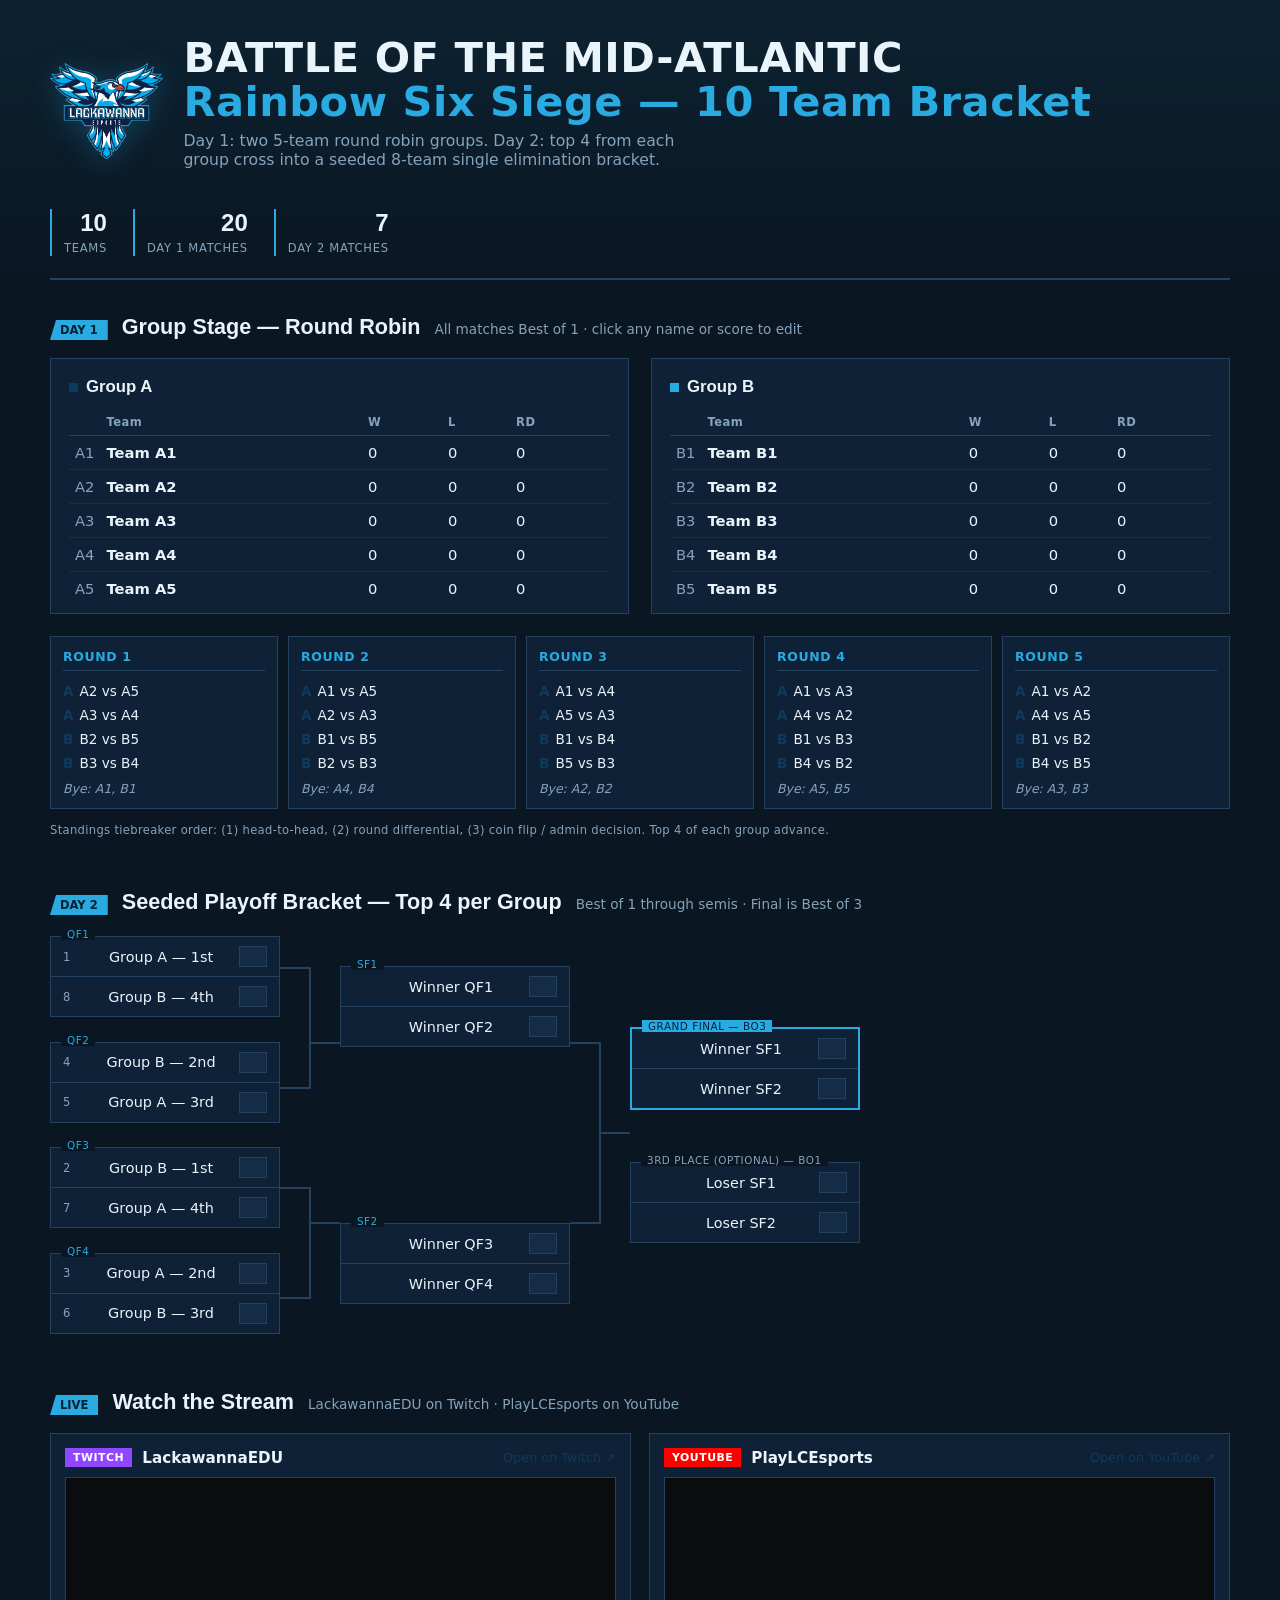
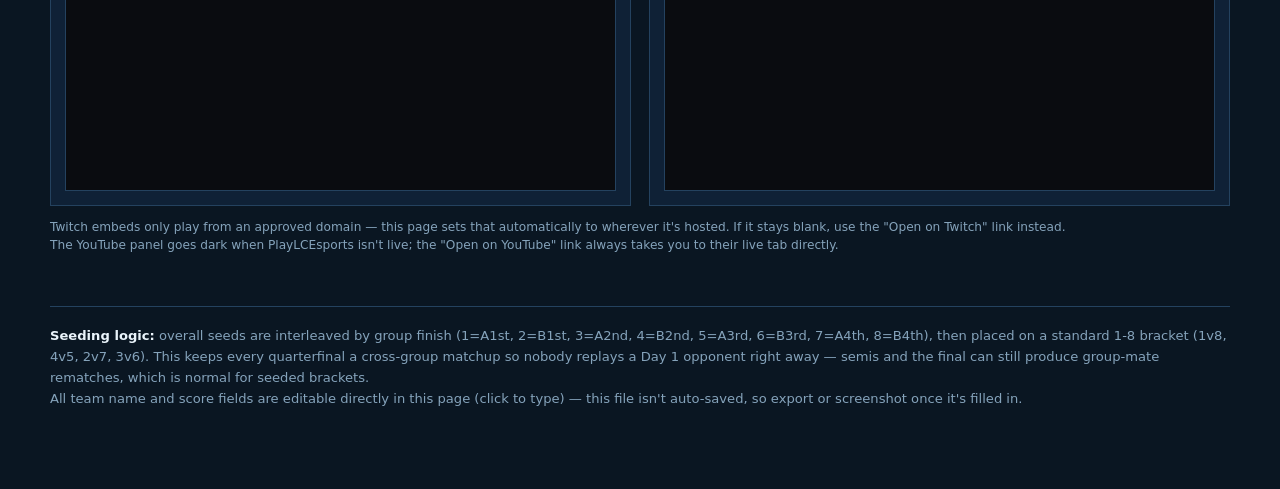
==== index.html @ 0953a668 "Add files via upload" ====
<!DOCTYPE html>
<html lang="en">
<head>
<meta charset="UTF-8">
<title>R6 Siege Tournament Bracket — 10 Teams</title>
<style>
  :root{
    --bg: #0a1622;
    --panel: #0f2136;
    --panel-2: #142c46;
    --line: #24425f;
    --text: #eaf4fb;
    --text-dim: #85a3bb;
    --amber: #29abe2;   /* Lackawanna sky blue accent */
    --steel: #0e3a5c;   /* Lackawanna navy */
    --win: #6fae7c;
    --accent-red: #e6392b; /* eagle beak red, used sparingly */
  }
  *{box-sizing:border-box;}
  body{
    margin:0;
    background:
      linear-gradient(180deg, rgba(41,171,226,0.08), transparent 300px),
      var(--bg);
    color:var(--text);
    font-family: "Segoe UI", system-ui, -apple-system, "Helvetica Neue", Arial, sans-serif;
    padding: 36px 24px 80px;
  }
  .wrap{max-width:1180px;margin:0 auto;}

  header.hero{
    display:flex;
    align-items:flex-end;
    justify-content:space-between;
    gap:24px;
    border-bottom:2px solid var(--line);
    padding-bottom:22px;
    margin-bottom:34px;
    flex-wrap:wrap;
  }
  .hero-left{display:flex; align-items:center; gap:20px;}
  .hero-logo{height:96px; width:auto; flex-shrink:0; filter:drop-shadow(0 4px 14px rgba(41,171,226,0.25));}
  @media(max-width:560px){.hero-logo{height:64px;}}
  .hero-title{
    font-family:"Bahnschrift","Segoe UI Semibold",system-ui,sans-serif;
    font-weight:700;
    font-size:2.6rem;
    letter-spacing:0.5px;
    margin:0;
    line-height:1.05;
  }
  .hero-title span{color:var(--amber);}
  .hero-sub{color:var(--text-dim); margin-top:8px; font-size:0.98rem; max-width:520px;}
  .hero-meta{
    display:flex; gap:26px; text-align:right;
  }
  .hero-meta .stat{border-left:2px solid var(--amber); padding-left:12px;}
  .hero-meta .stat b{display:block; font-size:1.5rem; font-family:"Bahnschrift","Segoe UI Semibold",sans-serif;}
  .hero-meta .stat small{color:var(--text-dim); font-size:0.72rem; letter-spacing:0.06em;}

  section{margin-bottom:52px;}
  .section-head{
    display:flex; align-items:baseline; gap:14px; margin-bottom:18px;
  }
  .section-head h2{
    font-family:"Bahnschrift","Segoe UI Semibold",sans-serif;
    font-size:1.35rem; margin:0; font-weight:700;
  }
  .section-head .tag{
    background:var(--amber); color:#062033; font-weight:700; font-size:0.72rem;
    padding:3px 10px; clip-path:polygon(6px 0,100% 0,100% 100%,0 100%);
  }
  .section-head .note{color:var(--text-dim); font-size:0.85rem;}

  /* ---- Groups ---- */
  .groups{display:grid; grid-template-columns:1fr 1fr; gap:22px;}
  @media(max-width:820px){.groups{grid-template-columns:1fr;}}
  .group-panel{
    background:var(--panel);
    border:1px solid var(--line);
    padding:18px 18px 8px;
  }
  .group-panel h3{
    margin:0 0 12px; font-size:1.05rem; font-family:"Bahnschrift","Segoe UI Semibold",sans-serif;
    display:flex; align-items:center; gap:8px;
  }
  .group-panel h3 .dot{width:9px;height:9px;background:var(--steel);display:inline-block;}
  .group-panel.b h3 .dot{background:var(--amber);}
  table.standings{width:100%; border-collapse:collapse; font-size:0.92rem;}
  table.standings th{
    text-align:left; color:var(--text-dim); font-weight:600; font-size:0.72rem;
    letter-spacing:0.04em; padding:6px 6px; border-bottom:1px solid var(--line);
  }
  table.standings td{padding:8px 6px; border-bottom:1px solid #262b34;}
  table.standings td.team{font-weight:600;}
  table.standings td[contenteditable], th[contenteditable]{outline-offset:3px;}
  table.standings td[contenteditable]:hover{background:#242a33; cursor:text;}
  table.standings tr:last-child td{border-bottom:none;}
  .seedcol{color:var(--text-dim); width:26px;}

  /* ---- Round robin schedule ---- */
  .rr-grid{display:grid; grid-template-columns:repeat(5,1fr); gap:10px; margin-top:22px;}
  @media(max-width:900px){.rr-grid{grid-template-columns:repeat(2,1fr);}}
  .round-card{background:var(--panel); border:1px solid var(--line); padding:12px;}
  .round-card h4{
    margin:0 0 8px; font-size:0.78rem; color:var(--amber); letter-spacing:0.05em;
    border-bottom:1px solid var(--line); padding-bottom:6px;
  }
  .match-row{display:flex; justify-content:space-between; font-size:0.85rem; padding:4px 0;}
  .match-row .g{color:var(--steel); font-weight:700; margin-right:6px;}
  .bye{color:var(--text-dim); font-size:0.78rem; margin-top:6px; font-style:italic;}
  .bo{color:var(--text-dim); font-size:0.72rem; letter-spacing:0.03em; margin-top:14px;}

  /* ---- Bracket ---- */
  .bracket{
    display:grid;
    grid-template-columns: 230px 60px 230px 60px 230px;
    align-items:center;
    gap:0;
  }
  @media(max-width:900px){
    .bracket{grid-template-columns:1fr; gap:18px;}
    .connector{display:none;}
  }
  .col{display:flex; flex-direction:column; justify-content:space-around; height:100%; gap:26px;}
  .match{
    background:var(--panel); border:1px solid var(--line);
    position:relative;
  }
  .match .slot{
    display:flex; justify-content:space-between; align-items:center;
    padding:9px 12px; font-size:0.9rem; border-bottom:1px solid var(--line);
  }
  .match .slot:last-child{border-bottom:none;}
  .match .slot .seed{color:var(--text-dim); font-size:0.72rem; width:20px;}
  .match .slot input.score{
    width:28px; background:var(--panel-2); border:1px solid var(--line); color:var(--text);
    text-align:center; font-size:0.85rem; padding:2px 0;
  }
  .match .label{
    position:absolute; top:-9px; left:10px; background:var(--bg);
    color:var(--amber); font-size:0.65rem; letter-spacing:0.05em; padding:0 6px;
  }
  .match.final{border-color:var(--amber); border-width:2px;}
  .match.final .label{color:#062033; background:var(--amber);}

  .qf-col{gap:18px;}
  .sf-col{gap:110px;}
  .f-col{justify-content:center;}

  .connector{position:relative;}
  .connector svg{width:100%; height:100%;}
  .connector-lines path{stroke:var(--line); stroke-width:2; fill:none;}

  .third-place{
    margin-top:26px; max-width:230px;
  }
  .third-place .label{color:var(--text-dim);}

  footer{
    margin-top:40px; padding-top:18px; border-top:1px solid var(--line);
    color:var(--text-dim); font-size:0.82rem; line-height:1.6;
  }
  footer b{color:var(--text);}

  /* ---- Live stream ---- */
  .stream-grid{display:grid; grid-template-columns:1fr 1fr; gap:18px;}
  @media(max-width:820px){.stream-grid{grid-template-columns:1fr;}}
  .stream-panel{
    background:var(--panel); border:1px solid var(--line); padding:14px;
  }
  .stream-panel-head{
    display:flex; align-items:center; gap:10px; margin-bottom:10px; flex-wrap:wrap;
  }
  .platform-badge{
    font-size:0.68rem; font-weight:700; letter-spacing:0.05em; padding:3px 8px;
  }
  .platform-badge.twitch{background:#9147ff; color:#fff;}
  .platform-badge.youtube{background:#ff0000; color:#fff;}
  .channel-name{font-weight:700; font-size:0.95rem;}
  .open-link{
    margin-left:auto; color:var(--steel); font-size:0.8rem; text-decoration:none;
  }
  .open-link:hover{color:#8fb3de;}
  .stream-frame-wrap{
    position:relative; width:100%; aspect-ratio:16/9; background:#0a0c10;
    border:1px solid var(--line);
  }
  .stream-frame-wrap iframe{width:100%; height:100%; border:none;}
  .stream-hint{color:var(--text-dim); font-size:0.76rem; margin-top:12px; line-height:1.5;}
</style>
</head>
<body>
<div class="wrap">

  <header class="hero">
    <div class="hero-left">
      <img class="hero-logo" src="[data-uri]" alt="Lackawanna Esports logo">
      <div>
        <h1 class="hero-title">BATTLE OF THE MID-ATLANTIC<br><span>Rainbow Six Siege — 10 Team Bracket</span></h1>
        <p class="hero-sub">Day 1: two 5-team round robin groups. Day 2: top 4 from each group cross into a seeded 8-team single elimination bracket.</p>
      </div>
    </div>
    <div class="hero-meta">
      <div class="stat"><b>10</b><small>TEAMS</small></div>
      <div class="stat"><b>20</b><small>DAY 1 MATCHES</small></div>
      <div class="stat"><b>7</b><small>DAY 2 MATCHES</small></div>
    </div>
  </header>

  <!-- ============ DAY 1 : GROUPS ============ -->
  <section>
    <div class="section-head">
      <span class="tag">DAY 1</span>
      <h2>Group Stage — Round Robin</h2>
      <span class="note">All matches Best of 1 · click any name or score to edit</span>
    </div>

    <div class="groups">
      <div class="group-panel a">
        <h3><span class="dot"></span>Group A</h3>
        <table class="standings">
          <tr><th></th><th>Team</th><th>W</th><th>L</th><th>RD</th></tr>
          <tr><td class="seedcol">A1</td><td class="team" contenteditable>Team A1</td><td contenteditable>0</td><td contenteditable>0</td><td contenteditable>0</td></tr>
          <tr><td class="seedcol">A2</td><td class="team" contenteditable>Team A2</td><td contenteditable>0</td><td contenteditable>0</td><td contenteditable>0</td></tr>
          <tr><td class="seedcol">A3</td><td class="team" contenteditable>Team A3</td><td contenteditable>0</td><td contenteditable>0</td><td contenteditable>0</td></tr>
          <tr><td class="seedcol">A4</td><td class="team" contenteditable>Team A4</td><td contenteditable>0</td><td contenteditable>0</td><td contenteditable>0</td></tr>
          <tr><td class="seedcol">A5</td><td class="team" contenteditable>Team A5</td><td contenteditable>0</td><td contenteditable>0</td><td contenteditable>0</td></tr>
        </table>
      </div>

      <div class="group-panel b">
        <h3><span class="dot"></span>Group B</h3>
        <table class="standings">
          <tr><th></th><th>Team</th><th>W</th><th>L</th><th>RD</th></tr>
          <tr><td class="seedcol">B1</td><td class="team" contenteditable>Team B1</td><td contenteditable>0</td><td contenteditable>0</td><td contenteditable>0</td></tr>
          <tr><td class="seedcol">B2</td><td class="team" contenteditable>Team B2</td><td contenteditable>0</td><td contenteditable>0</td><td contenteditable>0</td></tr>
          <tr><td class="seedcol">B3</td><td class="team" contenteditable>Team B3</td><td contenteditable>0</td><td contenteditable>0</td><td contenteditable>0</td></tr>
          <tr><td class="seedcol">B4</td><td class="team" contenteditable>Team B4</td><td contenteditable>0</td><td contenteditable>0</td><td contenteditable>0</td></tr>
          <tr><td class="seedcol">B5</td><td class="team" contenteditable>Team B5</td><td contenteditable>0</td><td contenteditable>0</td><td contenteditable>0</td></tr>
        </table>
      </div>
    </div>

    <div class="rr-grid">
      <div class="round-card">
        <h4>ROUND 1</h4>
        <div class="match-row"><span><span class="g">A</span>A2 vs A5</span></div>
        <div class="match-row"><span><span class="g">A</span>A3 vs A4</span></div>
        <div class="match-row"><span><span class="g">B</span>B2 vs B5</span></div>
        <div class="match-row"><span><span class="g">B</span>B3 vs B4</span></div>
        <div class="bye">Bye: A1, B1</div>
      </div>
      <div class="round-card">
        <h4>ROUND 2</h4>
        <div class="match-row"><span><span class="g">A</span>A1 vs A5</span></div>
        <div class="match-row"><span><span class="g">A</span>A2 vs A3</span></div>
        <div class="match-row"><span><span class="g">B</span>B1 vs B5</span></div>
        <div class="match-row"><span><span class="g">B</span>B2 vs B3</span></div>
        <div class="bye">Bye: A4, B4</div>
      </div>
      <div class="round-card">
        <h4>ROUND 3</h4>
        <div class="match-row"><span><span class="g">A</span>A1 vs A4</span></div>
        <div class="match-row"><span><span class="g">A</span>A5 vs A3</span></div>
        <div class="match-row"><span><span class="g">B</span>B1 vs B4</span></div>
        <div class="match-row"><span><span class="g">B</span>B5 vs B3</span></div>
        <div class="bye">Bye: A2, B2</div>
      </div>
      <div class="round-card">
        <h4>ROUND 4</h4>
        <div class="match-row"><span><span class="g">A</span>A1 vs A3</span></div>
        <div class="match-row"><span><span class="g">A</span>A4 vs A2</span></div>
        <div class="match-row"><span><span class="g">B</span>B1 vs B3</span></div>
        <div class="match-row"><span><span class="g">B</span>B4 vs B2</span></div>
        <div class="bye">Bye: A5, B5</div>
      </div>
      <div class="round-card">
        <h4>ROUND 5</h4>
        <div class="match-row"><span><span class="g">A</span>A1 vs A2</span></div>
        <div class="match-row"><span><span class="g">A</span>A4 vs A5</span></div>
        <div class="match-row"><span><span class="g">B</span>B1 vs B2</span></div>
        <div class="match-row"><span><span class="g">B</span>B4 vs B5</span></div>
        <div class="bye">Bye: A3, B3</div>
      </div>
    </div>
    <p class="bo">Standings tiebreaker order: (1) head-to-head, (2) round differential, (3) coin flip / admin decision. Top 4 of each group advance.</p>
  </section>

  <!-- ============ DAY 2 : PLAYOFFS ============ -->
  <section>
    <div class="section-head">
      <span class="tag">DAY 2</span>
      <h2>Seeded Playoff Bracket — Top 4 per Group</h2>
      <span class="note">Best of 1 through semis · Final is Best of 3</span>
    </div>

    <div class="bracket">
      <!-- QF column -->
      <div class="col qf-col">
        <div class="match">
          <span class="label">QF1</span>
          <div class="slot"><span class="seed">1</span><span class="team" contenteditable>Group A — 1st</span><input class="score" contenteditable></div>
          <div class="slot"><span class="seed">8</span><span class="team" contenteditable>Group B — 4th</span><input class="score" contenteditable></div>
        </div>
        <div class="match">
          <span class="label">QF2</span>
          <div class="slot"><span class="seed">4</span><span class="team" contenteditable>Group B — 2nd</span><input class="score" contenteditable></div>
          <div class="slot"><span class="seed">5</span><span class="team" contenteditable>Group A — 3rd</span><input class="score" contenteditable></div>
        </div>
        <div class="match">
          <span class="label">QF3</span>
          <div class="slot"><span class="seed">2</span><span class="team" contenteditable>Group B — 1st</span><input class="score" contenteditable></div>
          <div class="slot"><span class="seed">7</span><span class="team" contenteditable>Group A — 4th</span><input class="score" contenteditable></div>
        </div>
        <div class="match">
          <span class="label">QF4</span>
          <div class="slot"><span class="seed">3</span><span class="team" contenteditable>Group A — 2nd</span><input class="score" contenteditable></div>
          <div class="slot"><span class="seed">6</span><span class="team" contenteditable>Group B — 3rd</span><input class="score" contenteditable></div>
        </div>
      </div>

      <!-- connector QF -> SF -->
      <div class="connector">
        <svg viewBox="0 0 60 400" preserveAspectRatio="none" class="connector-lines">
          <path d="M0,35 H30 V110 H60"></path>
          <path d="M0,145 H30 V110 H60" style="display:none"></path>
          <path d="M0,155 H30 V110"></path>
          <path d="M0,255 H30 V290 H60"></path>
          <path d="M0,365 H30 V290"></path>
        </svg>
      </div>

      <!-- SF column -->
      <div class="col sf-col">
        <div class="match">
          <span class="label">SF1</span>
          <div class="slot"><span class="seed"></span><span class="team" contenteditable>Winner QF1</span><input class="score" contenteditable></div>
          <div class="slot"><span class="seed"></span><span class="team" contenteditable>Winner QF2</span><input class="score" contenteditable></div>
        </div>
        <div class="match">
          <span class="label">SF2</span>
          <div class="slot"><span class="seed"></span><span class="team" contenteditable>Winner QF3</span><input class="score" contenteditable></div>
          <div class="slot"><span class="seed"></span><span class="team" contenteditable>Winner QF4</span><input class="score" contenteditable></div>
        </div>
      </div>

      <!-- connector SF -> F -->
      <div class="connector">
        <svg viewBox="0 0 60 400" preserveAspectRatio="none" class="connector-lines">
          <path d="M0,110 H30 V200 H60"></path>
          <path d="M0,290 H30 V200"></path>
        </svg>
      </div>

      <!-- Final column -->
      <div class="col f-col">
        <div class="match final">
          <span class="label">GRAND FINAL — BO3</span>
          <div class="slot"><span class="seed"></span><span class="team" contenteditable>Winner SF1</span><input class="score" contenteditable></div>
          <div class="slot"><span class="seed"></span><span class="team" contenteditable>Winner SF2</span><input class="score" contenteditable></div>
        </div>
        <div class="match third-place">
          <span class="label">3RD PLACE (OPTIONAL) — BO1</span>
          <div class="slot"><span class="seed"></span><span class="team" contenteditable>Loser SF1</span><input class="score" contenteditable></div>
          <div class="slot"><span class="seed"></span><span class="team" contenteditable>Loser SF2</span><input class="score" contenteditable></div>
        </div>
      </div>
    </div>
  </section>

  <!-- ============ LIVE STREAM ============ -->
  <section>
    <div class="section-head">
      <span class="tag">LIVE</span>
      <h2>Watch the Stream</h2>
      <span class="note">LackawannaEDU on Twitch · PlayLCEsports on YouTube</span>
    </div>

    <div class="stream-grid">
      <div class="stream-panel">
        <div class="stream-panel-head">
          <span class="platform-badge twitch">TWITCH</span>
          <span class="channel-name">LackawannaEDU</span>
          <a class="open-link" href="https://www.twitch.tv/LackawannaEDU" target="_blank" rel="noopener">Open on Twitch ↗</a>
        </div>
        <div class="stream-frame-wrap">
          <iframe id="twitch-frame" allowfullscreen allow="autoplay; fullscreen"></iframe>
        </div>
      </div>

      <div class="stream-panel">
        <div class="stream-panel-head">
          <span class="platform-badge youtube">YOUTUBE</span>
          <span class="channel-name">PlayLCEsports</span>
          <a class="open-link" href="https://www.youtube.com/@PlayLCEsports/live" target="_blank" rel="noopener">Open on YouTube ↗</a>
        </div>
        <div class="stream-frame-wrap">
          <iframe id="youtube-frame" src="https://www.youtube.com/embed/live_stream?channel=PlayLCEsports&autoplay=0" allowfullscreen allow="autoplay; fullscreen"></iframe>
        </div>
      </div>
    </div>
    <p class="stream-hint">
      Twitch embeds only play from an approved domain — this page sets that automatically to wherever it's hosted. If it stays blank, use the "Open on Twitch" link instead.<br>
      The YouTube panel goes dark when PlayLCEsports isn't live; the "Open on YouTube" link always takes you to their live tab directly.
    </p>
  </section>

  <footer>
    <b>Seeding logic:</b> overall seeds are interleaved by group finish (1=A1st, 2=B1st, 3=A2nd, 4=B2nd, 5=A3rd, 6=B3rd, 7=A4th, 8=B4th), then placed on a standard 1-8 bracket (1v8, 4v5, 2v7, 3v6). This keeps every quarterfinal a cross-group matchup so nobody replays a Day 1 opponent right away — semis and the final can still produce group-mate rematches, which is normal for seeded brackets.<br>
    All team name and score fields are editable directly in this page (click to type) — this file isn't auto-saved, so export or screenshot once it's filled in.
  </footer>

</div>
<script>
  // Twitch requires the embedding domain to be passed as "parent" —
  // set it dynamically to whatever host is actually serving this page.
  const twitchParent = location.hostname || 'localhost';
  document.getElementById('twitch-frame').src =
    `https://player.twitch.tv/?channel=LackawannaEDU&parent=${twitchParent}&muted=false`;
</script>
</body>
</html>
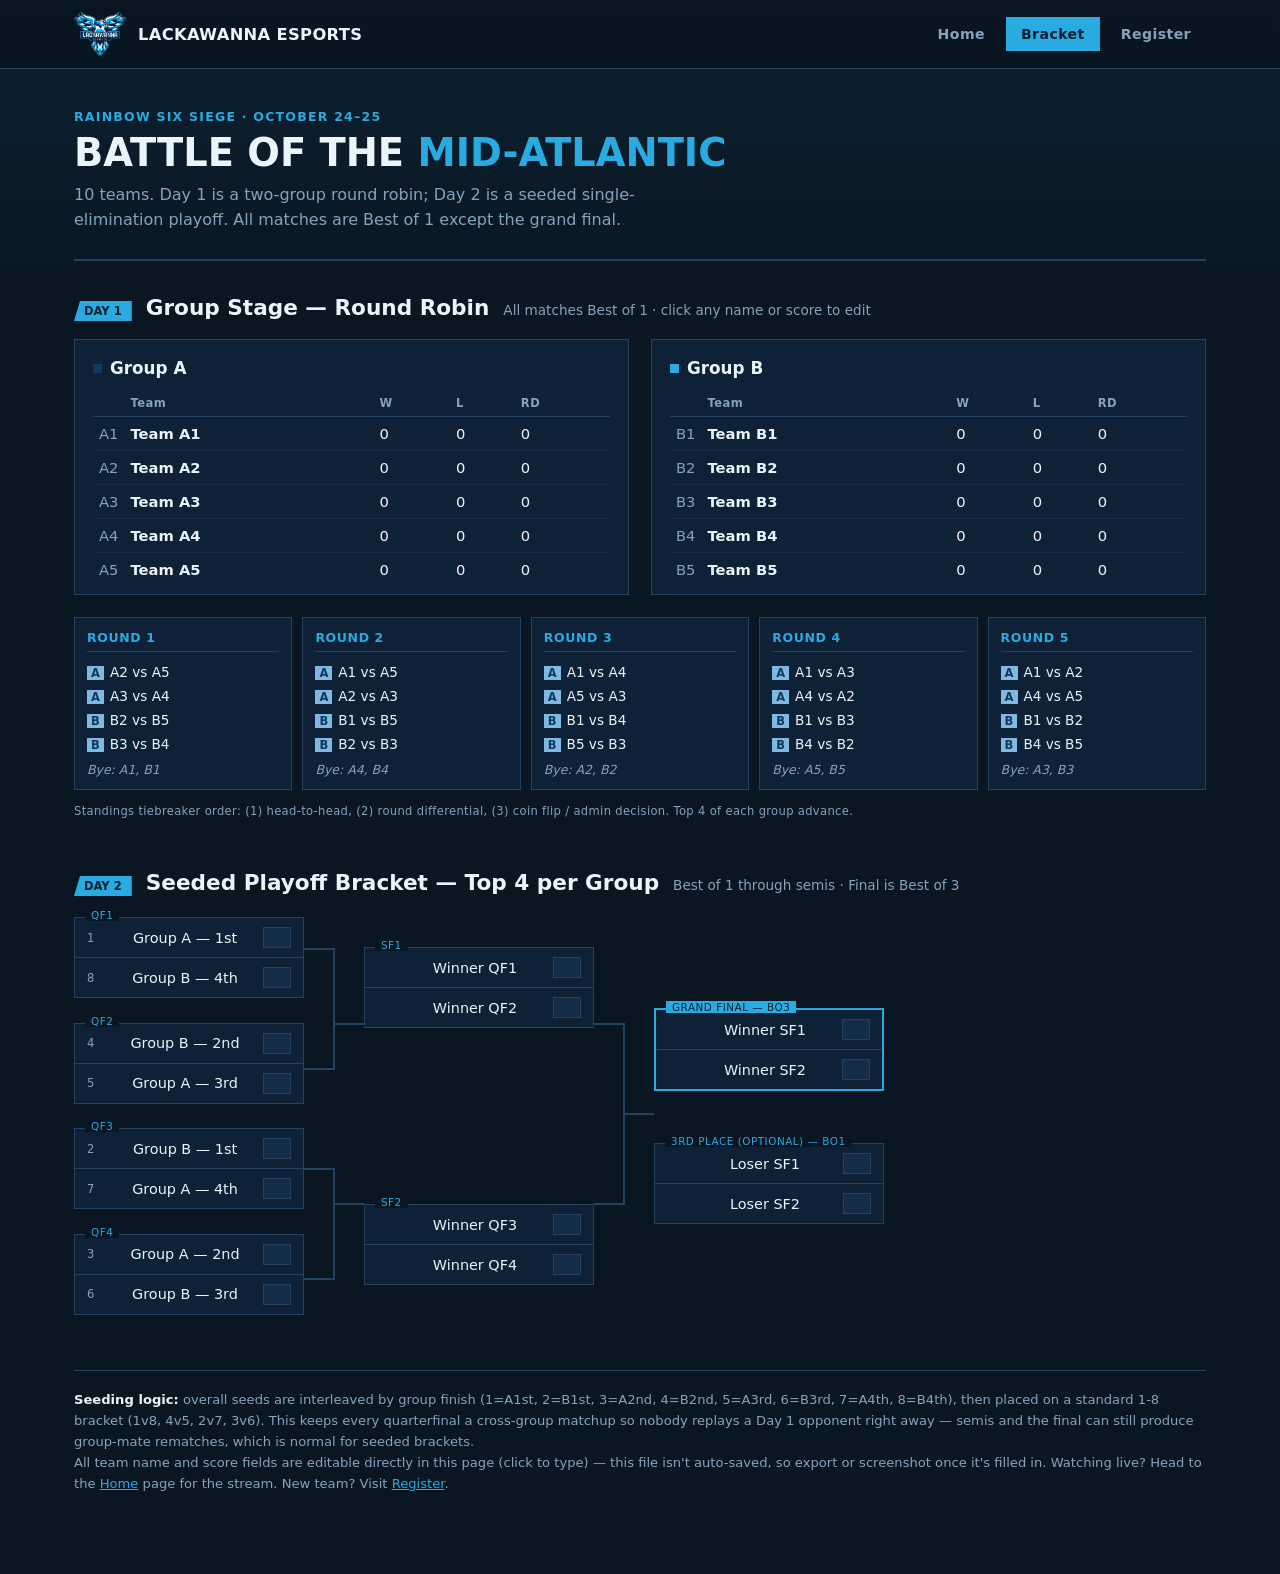
==== commit 9833840f: "Add files via upload" ====
--- a/index.html
+++ b/index.html
@@ -2,210 +2,32 @@
 <html lang="en">
 <head>
 <meta charset="UTF-8">
-<title>R6 Siege Tournament Bracket — 10 Teams</title>
-<style>
-  :root{
-    --bg: #0a1622;
-    --panel: #0f2136;
-    --panel-2: #142c46;
-    --line: #24425f;
-    --text: #eaf4fb;
-    --text-dim: #85a3bb;
-    --amber: #29abe2;   /* Lackawanna sky blue accent */
-    --steel: #0e3a5c;   /* Lackawanna navy */
-    --win: #6fae7c;
-    --accent-red: #e6392b; /* eagle beak red, used sparingly */
-  }
-  *{box-sizing:border-box;}
-  body{
-    margin:0;
-    background:
-      linear-gradient(180deg, rgba(41,171,226,0.08), transparent 300px),
-      var(--bg);
-    color:var(--text);
-    font-family: "Segoe UI", system-ui, -apple-system, "Helvetica Neue", Arial, sans-serif;
-    padding: 36px 24px 80px;
-  }
-  .wrap{max-width:1180px;margin:0 auto;}
-
-  header.hero{
-    display:flex;
-    align-items:flex-end;
-    justify-content:space-between;
-    gap:24px;
-    border-bottom:2px solid var(--line);
-    padding-bottom:22px;
-    margin-bottom:34px;
-    flex-wrap:wrap;
-  }
-  .hero-left{display:flex; align-items:center; gap:20px;}
-  .hero-logo{height:96px; width:auto; flex-shrink:0; filter:drop-shadow(0 4px 14px rgba(41,171,226,0.25));}
-  @media(max-width:560px){.hero-logo{height:64px;}}
-  .hero-title{
-    font-family:"Bahnschrift","Segoe UI Semibold",system-ui,sans-serif;
-    font-weight:700;
-    font-size:2.6rem;
-    letter-spacing:0.5px;
-    margin:0;
-    line-height:1.05;
-  }
-  .hero-title span{color:var(--amber);}
-  .hero-sub{color:var(--text-dim); margin-top:8px; font-size:0.98rem; max-width:520px;}
-  .hero-meta{
-    display:flex; gap:26px; text-align:right;
-  }
-  .hero-meta .stat{border-left:2px solid var(--amber); padding-left:12px;}
-  .hero-meta .stat b{display:block; font-size:1.5rem; font-family:"Bahnschrift","Segoe UI Semibold",sans-serif;}
-  .hero-meta .stat small{color:var(--text-dim); font-size:0.72rem; letter-spacing:0.06em;}
-
-  section{margin-bottom:52px;}
-  .section-head{
-    display:flex; align-items:baseline; gap:14px; margin-bottom:18px;
-  }
-  .section-head h2{
-    font-family:"Bahnschrift","Segoe UI Semibold",sans-serif;
-    font-size:1.35rem; margin:0; font-weight:700;
-  }
-  .section-head .tag{
-    background:var(--amber); color:#062033; font-weight:700; font-size:0.72rem;
-    padding:3px 10px; clip-path:polygon(6px 0,100% 0,100% 100%,0 100%);
-  }
-  .section-head .note{color:var(--text-dim); font-size:0.85rem;}
-
-  /* ---- Groups ---- */
-  .groups{display:grid; grid-template-columns:1fr 1fr; gap:22px;}
-  @media(max-width:820px){.groups{grid-template-columns:1fr;}}
-  .group-panel{
-    background:var(--panel);
-    border:1px solid var(--line);
-    padding:18px 18px 8px;
-  }
-  .group-panel h3{
-    margin:0 0 12px; font-size:1.05rem; font-family:"Bahnschrift","Segoe UI Semibold",sans-serif;
-    display:flex; align-items:center; gap:8px;
-  }
-  .group-panel h3 .dot{width:9px;height:9px;background:var(--steel);display:inline-block;}
-  .group-panel.b h3 .dot{background:var(--amber);}
-  table.standings{width:100%; border-collapse:collapse; font-size:0.92rem;}
-  table.standings th{
-    text-align:left; color:var(--text-dim); font-weight:600; font-size:0.72rem;
-    letter-spacing:0.04em; padding:6px 6px; border-bottom:1px solid var(--line);
-  }
-  table.standings td{padding:8px 6px; border-bottom:1px solid #262b34;}
-  table.standings td.team{font-weight:600;}
-  table.standings td[contenteditable], th[contenteditable]{outline-offset:3px;}
-  table.standings td[contenteditable]:hover{background:#242a33; cursor:text;}
-  table.standings tr:last-child td{border-bottom:none;}
-  .seedcol{color:var(--text-dim); width:26px;}
-
-  /* ---- Round robin schedule ---- */
-  .rr-grid{display:grid; grid-template-columns:repeat(5,1fr); gap:10px; margin-top:22px;}
-  @media(max-width:900px){.rr-grid{grid-template-columns:repeat(2,1fr);}}
-  .round-card{background:var(--panel); border:1px solid var(--line); padding:12px;}
-  .round-card h4{
-    margin:0 0 8px; font-size:0.78rem; color:var(--amber); letter-spacing:0.05em;
-    border-bottom:1px solid var(--line); padding-bottom:6px;
-  }
-  .match-row{display:flex; justify-content:space-between; font-size:0.85rem; padding:4px 0;}
-  .match-row .g{color:var(--steel); font-weight:700; margin-right:6px;}
-  .bye{color:var(--text-dim); font-size:0.78rem; margin-top:6px; font-style:italic;}
-  .bo{color:var(--text-dim); font-size:0.72rem; letter-spacing:0.03em; margin-top:14px;}
-
-  /* ---- Bracket ---- */
-  .bracket{
-    display:grid;
-    grid-template-columns: 230px 60px 230px 60px 230px;
-    align-items:center;
-    gap:0;
-  }
-  @media(max-width:900px){
-    .bracket{grid-template-columns:1fr; gap:18px;}
-    .connector{display:none;}
-  }
-  .col{display:flex; flex-direction:column; justify-content:space-around; height:100%; gap:26px;}
-  .match{
-    background:var(--panel); border:1px solid var(--line);
-    position:relative;
-  }
-  .match .slot{
-    display:flex; justify-content:space-between; align-items:center;
-    padding:9px 12px; font-size:0.9rem; border-bottom:1px solid var(--line);
-  }
-  .match .slot:last-child{border-bottom:none;}
-  .match .slot .seed{color:var(--text-dim); font-size:0.72rem; width:20px;}
-  .match .slot input.score{
-    width:28px; background:var(--panel-2); border:1px solid var(--line); color:var(--text);
-    text-align:center; font-size:0.85rem; padding:2px 0;
-  }
-  .match .label{
-    position:absolute; top:-9px; left:10px; background:var(--bg);
-    color:var(--amber); font-size:0.65rem; letter-spacing:0.05em; padding:0 6px;
-  }
-  .match.final{border-color:var(--amber); border-width:2px;}
-  .match.final .label{color:#062033; background:var(--amber);}
-
-  .qf-col{gap:18px;}
-  .sf-col{gap:110px;}
-  .f-col{justify-content:center;}
-
-  .connector{position:relative;}
-  .connector svg{width:100%; height:100%;}
-  .connector-lines path{stroke:var(--line); stroke-width:2; fill:none;}
-
-  .third-place{
-    margin-top:26px; max-width:230px;
-  }
-  .third-place .label{color:var(--text-dim);}
-
-  footer{
-    margin-top:40px; padding-top:18px; border-top:1px solid var(--line);
-    color:var(--text-dim); font-size:0.82rem; line-height:1.6;
-  }
-  footer b{color:var(--text);}
-
-  /* ---- Live stream ---- */
-  .stream-grid{display:grid; grid-template-columns:1fr 1fr; gap:18px;}
-  @media(max-width:820px){.stream-grid{grid-template-columns:1fr;}}
-  .stream-panel{
-    background:var(--panel); border:1px solid var(--line); padding:14px;
-  }
-  .stream-panel-head{
-    display:flex; align-items:center; gap:10px; margin-bottom:10px; flex-wrap:wrap;
-  }
-  .platform-badge{
-    font-size:0.68rem; font-weight:700; letter-spacing:0.05em; padding:3px 8px;
-  }
-  .platform-badge.twitch{background:#9147ff; color:#fff;}
-  .platform-badge.youtube{background:#ff0000; color:#fff;}
-  .channel-name{font-weight:700; font-size:0.95rem;}
-  .open-link{
-    margin-left:auto; color:var(--steel); font-size:0.8rem; text-decoration:none;
-  }
-  .open-link:hover{color:#8fb3de;}
-  .stream-frame-wrap{
-    position:relative; width:100%; aspect-ratio:16/9; background:#0a0c10;
-    border:1px solid var(--line);
-  }
-  .stream-frame-wrap iframe{width:100%; height:100%; border:none;}
-  .stream-hint{color:var(--text-dim); font-size:0.76rem; margin-top:12px; line-height:1.5;}
-</style>
+<title>Battle of the Mid-Atlantic — Bracket | Lackawanna Esports</title>
+<meta name="viewport" content="width=device-width, initial-scale=1">
+<link rel="stylesheet" href="style.css">
 </head>
 <body>
+
+<nav class="site-nav">
+  <div class="nav-inner">
+    <a class="nav-brand" href="home.html">
+      <img src="logo.png" alt="Lackawanna Esports logo">
+      <span>LACKAWANNA ESPORTS</span>
+    </a>
+    <div class="nav-links">
+      <a href="home.html">Home</a>
+      <a href="index.html" class="active">Bracket</a>
+      <a href="register.html">Register</a>
+    </div>
+  </div>
+</nav>
+
 <div class="wrap">
 
-  <header class="hero">
-    <div class="hero-left">
-      <img class="hero-logo" src="[data-uri]